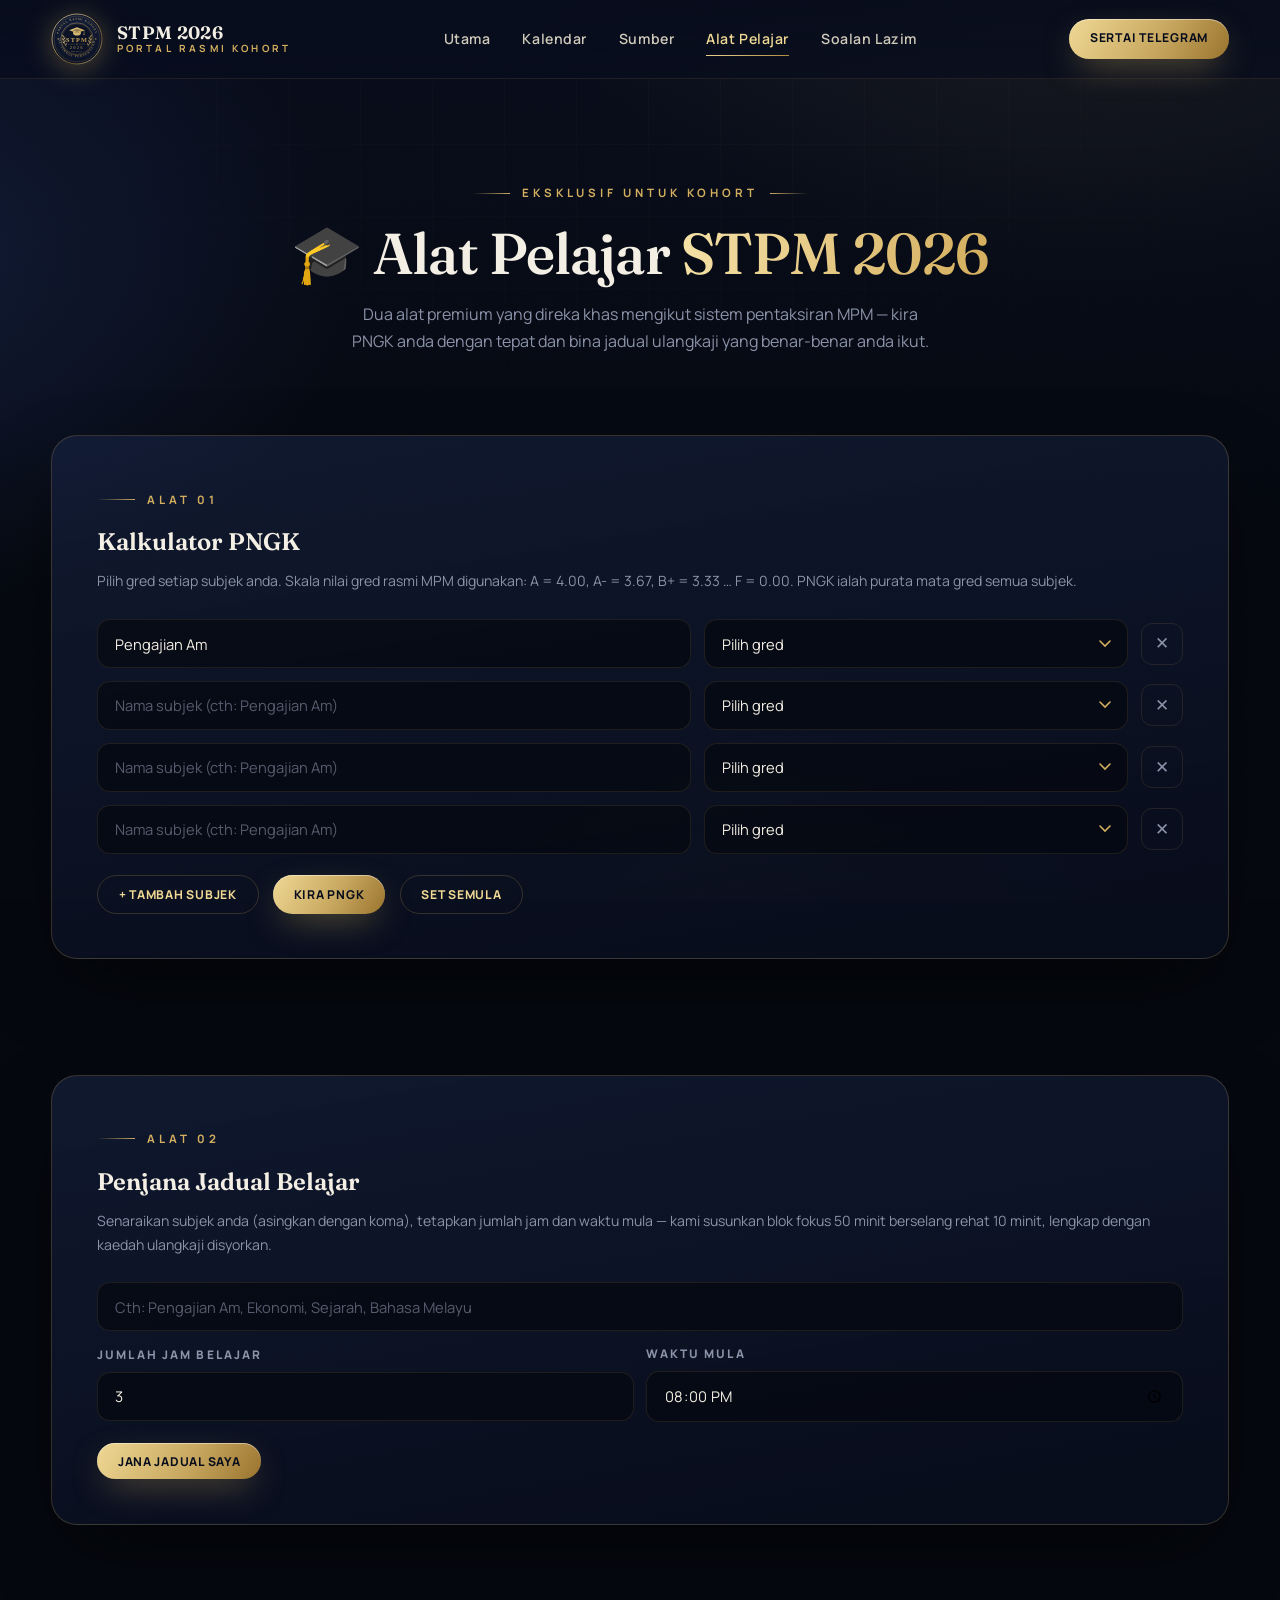
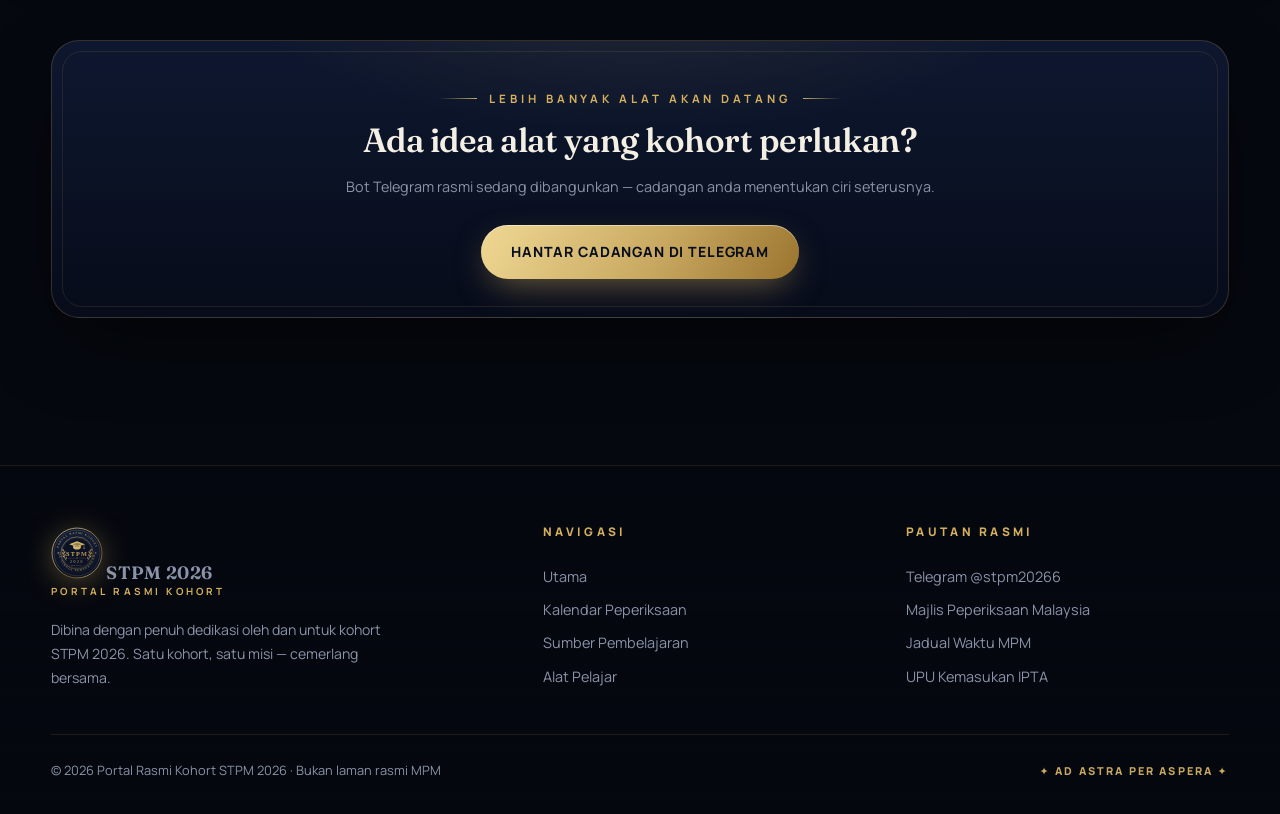
==== alat-pelajar.html @ e20d2745 "Add files via upload" ====
<!DOCTYPE html>
<html lang="ms">
<head>
  <meta charset="UTF-8">
  <meta name="viewport" content="width=device-width, initial-scale=1.0">
  <title>Alat Pelajar — STPM 2026 Kohort Baharu</title>
  <meta name="description" content="Alat pelajar eksklusif kohort STPM 2026 — Kalkulator PNGK dengan skala gred rasmi MPM dan Penjana Jadual Belajar peribadi.">
  <link rel="icon" type="image/svg+xml" href="assets/img/logo.svg">
  <link rel="preconnect" href="https://fonts.googleapis.com">
  <link rel="preconnect" href="https://fonts.gstatic.com" crossorigin>
  <link href="https://fonts.googleapis.com/css2?family=Fraunces:opsz,wght@9..144,400;9..144,570;9..144,640;9..144,700&family=Manrope:wght@400;450;600;700;800&display=swap" rel="stylesheet">
  <link rel="stylesheet" href="assets/css/style.css">
</head>
<body>

  <div class="ambient"></div>
  <div class="grid-lines"></div>

  <header class="nav">
    <div class="wrap nav-inner">
      <a class="brand" href="index.html">
        <img src="assets/img/logo.svg" alt="Lambang STPM 2026" width="52" height="52">
        <span class="brand-name">STPM 2026<span class="brand-sub">Portal Rasmi Kohort</span></span>
      </a>
      <nav class="links" id="menu">
        <a href="index.html">Utama</a>
        <a href="index.html#kalendar">Kalendar</a>
        <a href="index.html#sumber">Sumber</a>
        <a href="alat-pelajar.html" class="active">Alat Pelajar</a>
        <a href="index.html#soalan">Soalan Lazim</a>
      </nav>
      <div class="nav-cta">
        <a class="btn btn-gold btn-sm" href="https://t.me/stpm20266" target="_blank" rel="noopener">Sertai Telegram</a>
        <button class="burger" aria-label="Buka menu" aria-expanded="false" aria-controls="menu">
          <span></span><span></span><span></span>
        </button>
      </div>
    </div>
  </header>

  <main>

    <section class="page-hero">
      <div class="wrap">
        <span class="eyebrow center">Eksklusif Untuk Kohort</span>
        <h1 class="display">🎓 Alat Pelajar <span class="gold-text">STPM 2026</span></h1>
        <p>Dua alat premium yang direka khas mengikut sistem pentaksiran MPM — kira PNGK anda dengan tepat dan bina jadual ulangkaji yang benar-benar anda ikut.</p>
      </div>
    </section>

    <!-- ============ KALKULATOR PNGK ============ -->
    <section id="pngk" style="padding-top:1rem">
      <div class="wrap">
        <div class="tool-panel reveal">
          <span class="eyebrow">Alat 01</span>
          <h3 style="margin-top:.8rem">Kalkulator PNGK</h3>
          <p class="hint">Pilih gred setiap subjek anda. Skala nilai gred rasmi MPM digunakan: A = 4.00, A- = 3.67, B+ = 3.33 … F = 0.00. PNGK ialah purata mata gred semua subjek.</p>

          <div id="gpa-rows"></div>

          <div class="tool-actions">
            <button class="btn btn-ghost btn-sm" id="gpa-add" type="button">+ Tambah Subjek</button>
            <button class="btn btn-gold btn-sm" id="gpa-calc" type="button">Kira PNGK</button>
            <button class="btn btn-ghost btn-sm" id="gpa-reset" type="button">Set Semula</button>
          </div>

          <div class="result-box" id="gpa-result" aria-live="polite"></div>
        </div>
      </div>
    </section>

    <!-- ============ PENJANA JADUAL ============ -->
    <section id="jadual" style="padding-top:0">
      <div class="wrap">
        <div class="tool-panel reveal">
          <span class="eyebrow">Alat 02</span>
          <h3 style="margin-top:.8rem">Penjana Jadual Belajar</h3>
          <p class="hint">Senaraikan subjek anda (asingkan dengan koma), tetapkan jumlah jam dan waktu mula — kami susunkan blok fokus 50 minit berselang rehat 10 minit, lengkap dengan kaedah ulangkaji disyorkan.</p>

          <div class="field-row" style="grid-template-columns:1fr">
            <input class="field" id="sj-subjek" type="text" placeholder="Cth: Pengajian Am, Ekonomi, Sejarah, Bahasa Melayu">
          </div>
          <div class="field-row" style="grid-template-columns:1fr 1fr">
            <div>
              <label for="sj-jam" style="font-size:.74rem;letter-spacing:.18em;text-transform:uppercase;color:var(--muted);font-weight:800;display:block;margin-bottom:.4rem">Jumlah Jam Belajar</label>
              <input class="field" id="sj-jam" type="number" min="1" max="12" value="3">
            </div>
            <div>
              <label for="sj-mula" style="font-size:.74rem;letter-spacing:.18em;text-transform:uppercase;color:var(--muted);font-weight:800;display:block;margin-bottom:.4rem">Waktu Mula</label>
              <input class="field" id="sj-mula" type="time" value="20:00">
            </div>
          </div>

          <div class="tool-actions">
            <button class="btn btn-gold btn-sm" id="sj-jana" type="button">Jana Jadual Saya</button>
          </div>

          <div class="result-box" id="sj-result" aria-live="polite" style="text-align:left"></div>
        </div>
      </div>
    </section>

    <!-- ============ CTA KECIL ============ -->
    <section style="padding-top:0">
      <div class="wrap">
        <div class="countdown-card reveal" style="padding:2.4rem">
          <span class="eyebrow center">Lebih Banyak Alat Akan Datang</span>
          <h2 class="display" style="font-size:clamp(1.5rem,3vw,2.1rem);margin:.9rem 0">Ada idea alat yang kohort perlukan?</h2>
          <p class="count-note" style="margin-bottom:1.6rem">Bot Telegram rasmi sedang dibangunkan — cadangan anda menentukan ciri seterusnya.</p>
          <a class="btn btn-gold" href="https://t.me/stpm20266" target="_blank" rel="noopener">Hantar Cadangan di Telegram</a>
        </div>
      </div>
    </section>

  </main>

  <footer>
    <div class="wrap">
      <div class="foot-grid">
        <div class="foot-brand">
          <a class="brand" href="index.html">
            <img src="assets/img/logo.svg" alt="Lambang STPM 2026" width="52" height="52">
            <span class="brand-name">STPM 2026<span class="brand-sub">Portal Rasmi Kohort</span></span>
          </a>
          <p>Dibina dengan penuh dedikasi oleh dan untuk kohort STPM 2026. Satu kohort, satu misi — cemerlang bersama.</p>
        </div>
        <div>
          <h4>Navigasi</h4>
          <a href="index.html">Utama</a>
          <a href="index.html#kalendar">Kalendar Peperiksaan</a>
          <a href="index.html#sumber">Sumber Pembelajaran</a>
          <a href="alat-pelajar.html">Alat Pelajar</a>
        </div>
        <div>
          <h4>Pautan Rasmi</h4>
          <a href="https://t.me/stpm20266" target="_blank" rel="noopener">Telegram @stpm20266</a>
          <a href="https://www.mpm.edu.my" target="_blank" rel="noopener">Majlis Peperiksaan Malaysia</a>
          <a href="https://portal.mpm.edu.my/en/stpm/jadual-waktu-peperiksaan-stpm" target="_blank" rel="noopener">Jadual Waktu MPM</a>
          <a href="https://upu.mohe.gov.my" target="_blank" rel="noopener">UPU Kemasukan IPTA</a>
        </div>
      </div>
      <div class="foot-bottom">
        <span>© <span id="year">2026</span> Portal Rasmi Kohort STPM 2026 · Bukan laman rasmi MPM</span>
        <span class="seal">✦ Ad Astra Per Aspera ✦</span>
      </div>
    </div>
  </footer>

  <script src="assets/js/main.js"></script>
  <script src="assets/js/alat.js"></script>
</body>
</html>
---- assets/css/style.css ----
/* ============================================================
   STPM 2026 KOHORT BAHARU — PORTAL RASMI
   Premium "Royal Academic" design system
   ============================================================ */

:root {
  --ink-950: #05080f;
  --ink-900: #080d1c;
  --ink-850: #0b1226;
  --ink-800: #101a35;
  --ink-700: #182444;
  --gold-100: #f6e2a8;
  --gold-200: #efd894;
  --gold-300: #e8cf8f;
  --gold-400: #d4af5f;
  --gold-500: #c9a961;
  --gold-600: #b08c42;
  --gold-700: #9a742e;
  --ivory: #f4efe4;
  --ivory-dim: #cfc9ba;
  --muted: #8b93a9;
  --line: rgba(212, 175, 95, .22);
  --line-soft: rgba(212, 175, 95, .12);
  --glass: rgba(16, 26, 53, .55);
  --shadow-lg: 0 30px 80px -20px rgba(0, 0, 0, .65);
  --font-display: "Fraunces", Georgia, "Times New Roman", serif;
  --font-body: "Manrope", "Segoe UI", system-ui, sans-serif;
  --ease-lux: cubic-bezier(.22, 1, .36, 1);
}

* { margin: 0; padding: 0; box-sizing: border-box; }

html { scroll-behavior: smooth; }

body {
  font-family: var(--font-body);
  background: var(--ink-950);
  color: var(--ivory);
  line-height: 1.7;
  overflow-x: hidden;
  -webkit-font-smoothing: antialiased;
}

::selection { background: var(--gold-500); color: var(--ink-900); }

/* ---------- Ambient background ---------- */
.ambient {
  position: fixed;
  inset: 0;
  z-index: -2;
  background:
    radial-gradient(60rem 40rem at 85% -10%, rgba(212, 175, 95, .10), transparent 60%),
    radial-gradient(50rem 36rem at -10% 30%, rgba(37, 58, 116, .35), transparent 60%),
    radial-gradient(44rem 30rem at 60% 110%, rgba(120, 88, 30, .12), transparent 60%),
    linear-gradient(180deg, var(--ink-900), var(--ink-950) 60%);
}

.ambient::after {
  content: "";
  position: absolute;
  inset: 0;
  background-image: url("data:image/svg+xml,%3Csvg xmlns='http://www.w3.org/2000/svg' width='160' height='160'%3E%3Cfilter id='n'%3E%3CfeTurbulence type='fractalNoise' baseFrequency='.9' numOctaves='2'/%3E%3C/filter%3E%3Crect width='160' height='160' filter='url(%23n)' opacity='.05'/%3E%3C/svg%3E");
  mix-blend-mode: overlay;
  pointer-events: none;
}

.grid-lines {
  position: fixed;
  inset: 0;
  z-index: -1;
  background-image:
    linear-gradient(rgba(212, 175, 95, .035) 1px, transparent 1px),
    linear-gradient(90deg, rgba(212, 175, 95, .035) 1px, transparent 1px);
  background-size: 72px 72px;
  mask-image: radial-gradient(70rem 50rem at 50% 0%, #000 0%, transparent 75%);
  -webkit-mask-image: radial-gradient(70rem 50rem at 50% 0%, #000 0%, transparent 75%);
  pointer-events: none;
}

/* ---------- Typography helpers ---------- */
.display {
  font-family: var(--font-display);
  font-weight: 570;
  letter-spacing: -.015em;
  line-height: 1.12;
}

.eyebrow {
  display: inline-flex;
  align-items: center;
  gap: .75rem;
  font-size: .72rem;
  font-weight: 700;
  letter-spacing: .34em;
  text-transform: uppercase;
  color: var(--gold-400);
}

.eyebrow::before,
.eyebrow.center::after {
  content: "";
  width: 2.4rem;
  height: 1px;
  background: linear-gradient(90deg, transparent, var(--gold-500));
}

.eyebrow.center::after { background: linear-gradient(90deg, var(--gold-500), transparent); }

.gold-text {
  background: linear-gradient(105deg, var(--gold-100) 0%, var(--gold-400) 45%, var(--gold-700) 70%, var(--gold-200) 100%);
  background-size: 220% auto;
  -webkit-background-clip: text;
  background-clip: text;
  color: transparent;
  animation: shimmer 7s linear infinite;
}

@keyframes shimmer {
  to { background-position: 220% center; }
}

.lede {
  color: var(--ivory-dim);
  font-size: 1.06rem;
  font-weight: 450;
  max-width: 46ch;
}

/* ---------- Layout ---------- */
.wrap {
  width: min(1180px, 92vw);
  margin-inline: auto;
}

section { padding: clamp(4.5rem, 9vw, 7.5rem) 0; position: relative; }

.section-head {
  display: flex;
  flex-direction: column;
  align-items: center;
  text-align: center;
  gap: 1.1rem;
  margin-bottom: clamp(2.5rem, 5vw, 4rem);
}

.section-head h2 {
  font-size: clamp(1.9rem, 4vw, 2.9rem);
}

.section-head p { color: var(--muted); max-width: 56ch; }

.rule {
  width: 100%;
  height: 1px;
  background: linear-gradient(90deg, transparent, var(--line), transparent);
  border: 0;
}

/* ---------- Topbar ribbon ---------- */
.ribbon {
  background: linear-gradient(90deg, var(--gold-700), var(--gold-400), var(--gold-700));
  color: var(--ink-900);
  font-size: .78rem;
  font-weight: 800;
  letter-spacing: .12em;
  text-transform: uppercase;
  text-align: center;
  padding: .5rem 1rem;
}

.ribbon a { color: inherit; text-decoration: underline; text-underline-offset: 3px; }

/* ---------- Navigation ---------- */
header.nav {
  position: sticky;
  top: 0;
  z-index: 100;
  backdrop-filter: blur(18px) saturate(1.4);
  -webkit-backdrop-filter: blur(18px) saturate(1.4);
  background: linear-gradient(180deg, rgba(8, 13, 28, .92), rgba(8, 13, 28, .72));
  border-bottom: 1px solid var(--line-soft);
  transition: box-shadow .4s var(--ease-lux);
}

header.nav.scrolled { box-shadow: 0 18px 50px -18px rgba(0, 0, 0, .8); }

.nav-inner {
  display: flex;
  align-items: center;
  justify-content: space-between;
  gap: 1.5rem;
  padding: .8rem 0;
}

.brand {
  display: flex;
  align-items: center;
  gap: .85rem;
  text-decoration: none;
  color: var(--ivory);
}

.brand img { width: 52px; height: 52px; filter: drop-shadow(0 4px 14px rgba(212, 175, 95, .35)); }

.brand-name {
  font-family: var(--font-display);
  font-size: 1.12rem;
  font-weight: 640;
  letter-spacing: .02em;
  line-height: 1.15;
}

.brand-sub {
  display: block;
  font-family: var(--font-body);
  font-size: .62rem;
  font-weight: 700;
  letter-spacing: .32em;
  text-transform: uppercase;
  color: var(--gold-400);
}

nav.links {
  display: flex;
  align-items: center;
  gap: 2rem;
}

nav.links a {
  position: relative;
  color: var(--ivory-dim);
  text-decoration: none;
  font-size: .88rem;
  font-weight: 600;
  letter-spacing: .04em;
  transition: color .3s;
  padding: .35rem 0;
}

nav.links a::after {
  content: "";
  position: absolute;
  left: 0;
  bottom: 0;
  width: 100%;
  height: 1px;
  background: linear-gradient(90deg, var(--gold-300), var(--gold-600));
  transform: scaleX(0);
  transform-origin: right;
  transition: transform .45s var(--ease-lux);
}

nav.links a:hover,
nav.links a.active { color: var(--gold-200); }

nav.links a:hover::after,
nav.links a.active::after { transform: scaleX(1); transform-origin: left; }

.nav-cta { display: flex; align-items: center; gap: 1rem; }

.burger {
  display: none;
  background: none;
  border: 1px solid var(--line);
  border-radius: 10px;
  padding: .55rem .65rem;
  cursor: pointer;
}

.burger span {
  display: block;
  width: 20px;
  height: 2px;
  background: var(--gold-300);
  margin: 4px 0;
  transition: .35s var(--ease-lux);
}

/* ---------- Buttons ---------- */
.btn {
  display: inline-flex;
  align-items: center;
  gap: .6rem;
  padding: .95rem 1.9rem;
  border-radius: 999px;
  font-family: var(--font-body);
  font-size: .88rem;
  font-weight: 750;
  letter-spacing: .06em;
  text-transform: uppercase;
  text-decoration: none;
  cursor: pointer;
  border: 0;
  transition: transform .35s var(--ease-lux), box-shadow .35s var(--ease-lux), background .35s;
}

.btn-gold {
  background: linear-gradient(120deg, var(--gold-200), var(--gold-500) 55%, var(--gold-700));
  color: var(--ink-900);
  box-shadow: 0 12px 34px -10px rgba(212, 175, 95, .55), inset 0 1px 0 rgba(255, 255, 255, .45);
}

.btn-gold:hover {
  transform: translateY(-3px);
  box-shadow: 0 20px 44px -12px rgba(212, 175, 95, .7), inset 0 1px 0 rgba(255, 255, 255, .5);
}

.btn-ghost {
  background: transparent;
  color: var(--gold-200);
  border: 1px solid var(--line);
  backdrop-filter: blur(6px);
}

.btn-ghost:hover {
  border-color: var(--gold-500);
  background: rgba(212, 175, 95, .08);
  transform: translateY(-3px);
}

.btn-sm { padding: .62rem 1.3rem; font-size: .76rem; }

/* ---------- Hero ---------- */
.hero {
  min-height: calc(100svh - 110px);
  display: grid;
  place-items: center;
  text-align: center;
  padding: clamp(3.5rem, 7vw, 6rem) 0 clamp(4rem, 8vw, 6rem);
  position: relative;
}

.hero-crest {
  width: clamp(108px, 14vw, 148px);
  height: auto;
  margin-bottom: 2rem;
  filter: drop-shadow(0 20px 50px rgba(212, 175, 95, .35));
  animation: floatY 7s ease-in-out infinite;
}

@keyframes floatY {
  0%, 100% { transform: translateY(0); }
  50% { transform: translateY(-12px); }
}

.hero h1 {
  font-size: clamp(2.6rem, 6.4vw, 4.9rem);
  max-width: 20ch;
  margin: 1.3rem auto 1.4rem;
}

.hero .lede { margin: 0 auto 2.6rem; max-width: 58ch; }

.hero-actions {
  display: flex;
  gap: 1.1rem;
  justify-content: center;
  flex-wrap: wrap;
}

.hero-stats {
  margin-top: clamp(3rem, 6vw, 4.5rem);
  display: grid;
  grid-template-columns: repeat(3, 1fr);
  gap: 1px;
  background: var(--line-soft);
  border: 1px solid var(--line-soft);
  border-radius: 20px;
  overflow: hidden;
  max-width: 720px;
  margin-inline: auto;
}

.hero-stats > div {
  background: rgba(11, 18, 38, .7);
  padding: 1.4rem 1rem;
}

.hero-stats b {
  display: block;
  font-family: var(--font-display);
  font-size: 1.7rem;
  font-weight: 620;
  color: var(--gold-200);
}

.hero-stats span {
  font-size: .72rem;
  font-weight: 700;
  letter-spacing: .18em;
  text-transform: uppercase;
  color: var(--muted);
}

.scroll-hint {
  position: absolute;
  bottom: 1.6rem;
  left: 50%;
  transform: translateX(-50%);
  color: var(--gold-500);
  font-size: .68rem;
  letter-spacing: .3em;
  text-transform: uppercase;
  opacity: .75;
}

.scroll-hint::after {
  content: "";
  display: block;
  width: 1px;
  height: 34px;
  margin: .6rem auto 0;
  background: linear-gradient(var(--gold-500), transparent);
  animation: drip 2.2s ease-in-out infinite;
}

@keyframes drip {
  0% { transform: scaleY(0); transform-origin: top; }
  55% { transform: scaleY(1); transform-origin: top; }
  56% { transform-origin: bottom; }
  100% { transform: scaleY(0); transform-origin: bottom; }
}

/* ---------- Countdown ---------- */
.countdown-card {
  border: 1px solid var(--line);
  border-radius: 28px;
  background:
    radial-gradient(40rem 18rem at 50% -40%, rgba(212, 175, 95, .14), transparent 70%),
    linear-gradient(180deg, rgba(16, 26, 53, .85), rgba(8, 13, 28, .9));
  box-shadow: var(--shadow-lg);
  padding: clamp(2.2rem, 5vw, 3.6rem);
  text-align: center;
  position: relative;
  overflow: hidden;
}

.countdown-card::before {
  content: "";
  position: absolute;
  inset: 10px;
  border: 1px solid var(--line-soft);
  border-radius: 20px;
  pointer-events: none;
}

.countdown-grid {
  display: flex;
  justify-content: center;
  gap: clamp(.7rem, 2.4vw, 1.6rem);
  margin: 2rem 0 1.4rem;
  flex-wrap: wrap;
}

.count-cell {
  min-width: clamp(74px, 11vw, 118px);
  padding: 1.2rem .6rem 1rem;
  border-radius: 18px;
  border: 1px solid var(--line);
  background: linear-gradient(180deg, rgba(24, 36, 68, .9), rgba(11, 18, 38, .95));
  box-shadow: inset 0 1px 0 rgba(246, 226, 168, .12), 0 16px 34px -16px rgba(0, 0, 0, .7);
}

.count-cell b {
  display: block;
  font-family: var(--font-display);
  font-size: clamp(2rem, 5vw, 3.2rem);
  font-weight: 600;
  color: var(--gold-100);
  font-variant-numeric: tabular-nums;
  line-height: 1;
}

.count-cell span {
  display: block;
  margin-top: .55rem;
  font-size: .66rem;
  font-weight: 800;
  letter-spacing: .28em;
  text-transform: uppercase;
  color: var(--muted);
}

.count-note { color: var(--muted); font-size: .9rem; }

.count-note b { color: var(--gold-300); font-weight: 700; }

/* ---------- Cards ---------- */
.grid-3 {
  display: grid;
  grid-template-columns: repeat(auto-fit, minmax(min(300px, 100%), 1fr));
  gap: 1.4rem;
}

.grid-2 {
  display: grid;
  grid-template-columns: repeat(auto-fit, minmax(min(340px, 100%), 1fr));
  gap: 1.4rem;
}

.card {
  position: relative;
  border: 1px solid var(--line-soft);
  border-radius: 22px;
  background: linear-gradient(165deg, rgba(24, 36, 68, .5), rgba(8, 13, 28, .75));
  padding: 2rem 1.8rem;
  overflow: hidden;
  transition: transform .5s var(--ease-lux), border-color .4s, box-shadow .5s var(--ease-lux);
}

.card::before {
  content: "";
  position: absolute;
  inset: 0;
  background: radial-gradient(24rem 12rem at var(--mx, 50%) var(--my, 0%), rgba(212, 175, 95, .12), transparent 65%);
  opacity: 0;
  transition: opacity .45s;
  pointer-events: none;
}

.card:hover {
  transform: translateY(-7px);
  border-color: var(--line);
  box-shadow: 0 30px 60px -24px rgba(0, 0, 0, .8);
}

.card:hover::before { opacity: 1; }

.card .icon {
  width: 54px;
  height: 54px;
  border-radius: 15px;
  display: grid;
  place-items: center;
  font-size: 1.45rem;
  margin-bottom: 1.3rem;
  background: linear-gradient(140deg, rgba(212, 175, 95, .22), rgba(212, 175, 95, .06));
  border: 1px solid var(--line);
  color: var(--gold-200);
  box-shadow: inset 0 1px 0 rgba(246, 226, 168, .2);
}

.card h3 {
  font-family: var(--font-display);
  font-size: 1.28rem;
  font-weight: 620;
  margin-bottom: .6rem;
}

.card p { color: var(--muted); font-size: .93rem; }

.card .card-link {
  display: inline-flex;
  align-items: center;
  gap: .45rem;
  margin-top: 1.2rem;
  color: var(--gold-300);
  font-size: .8rem;
  font-weight: 750;
  letter-spacing: .12em;
  text-transform: uppercase;
  text-decoration: none;
}

.card .card-link svg { transition: transform .35s var(--ease-lux); }

.card .card-link:hover svg { transform: translateX(5px); }

/* ---------- Timeline (kalendar) ---------- */
.timeline {
  position: relative;
  max-width: 860px;
  margin-inline: auto;
  padding-left: 2.2rem;
}

.timeline::before {
  content: "";
  position: absolute;
  left: 9px;
  top: 6px;
  bottom: 6px;
  width: 1px;
  background: linear-gradient(var(--gold-500), var(--line-soft));
}

.tl-item {
  position: relative;
  padding: 0 0 2.4rem 1.4rem;
}

.tl-item:last-child { padding-bottom: 0; }

.tl-item::before {
  content: "";
  position: absolute;
  left: -2.2rem;
  top: .45rem;
  width: 19px;
  height: 19px;
  border-radius: 50%;
  border: 1px solid var(--gold-500);
  background: var(--ink-900);
  box-shadow: 0 0 0 5px rgba(212, 175, 95, .1);
}

.tl-item::after {
  content: "";
  position: absolute;
  left: calc(-2.2rem + 6px);
  top: calc(.45rem + 6px);
  width: 7px;
  height: 7px;
  border-radius: 50%;
  background: var(--gold-400);
}

.tl-item.done::after { background: var(--muted); }
.tl-item.done::before { border-color: rgba(139, 147, 169, .5); box-shadow: none; }

.tl-item .tl-date {
  font-size: .74rem;
  font-weight: 800;
  letter-spacing: .22em;
  text-transform: uppercase;
  color: var(--gold-400);
}

.tl-item.done .tl-date { color: var(--muted); }

.tl-item h3 {
  font-family: var(--font-display);
  font-size: 1.35rem;
  font-weight: 620;
  margin: .35rem 0 .4rem;
}

.tl-item p { color: var(--muted); font-size: .93rem; max-width: 60ch; }

.tl-badge {
  display: inline-block;
  margin-left: .7rem;
  padding: .18rem .7rem;
  border-radius: 999px;
  font-size: .62rem;
  font-weight: 800;
  letter-spacing: .14em;
  text-transform: uppercase;
  vertical-align: middle;
}

.tl-badge.live {
  background: rgba(212, 175, 95, .16);
  color: var(--gold-200);
  border: 1px solid var(--line);
  animation: pulse 2.4s ease-in-out infinite;
}

.tl-badge.past {
  background: rgba(139, 147, 169, .12);
  color: var(--muted);
  border: 1px solid rgba(139, 147, 169, .25);
}

.tl-badge.next {
  background: rgba(80, 200, 140, .12);
  color: #8fe0b4;
  border: 1px solid rgba(80, 200, 140, .3);
}

@keyframes pulse {
  0%, 100% { box-shadow: 0 0 0 0 rgba(212, 175, 95, .35); }
  50% { box-shadow: 0 0 0 7px rgba(212, 175, 95, 0); }
}

/* ---------- Subjects marquee-ish chips ---------- */
.chips {
  display: flex;
  flex-wrap: wrap;
  gap: .8rem;
  justify-content: center;
  max-width: 900px;
  margin-inline: auto;
}

.chip {
  padding: .68rem 1.35rem;
  border-radius: 999px;
  border: 1px solid var(--line-soft);
  background: rgba(16, 26, 53, .6);
  color: var(--ivory-dim);
  font-size: .87rem;
  font-weight: 600;
  transition: all .35s var(--ease-lux);
  cursor: default;
}

.chip:hover {
  border-color: var(--gold-500);
  color: var(--gold-200);
  transform: translateY(-3px);
  background: rgba(212, 175, 95, .08);
}

/* ---------- Telegram CTA ---------- */
.tg-panel {
  border-radius: 30px;
  border: 1px solid var(--line);
  background:
    radial-gradient(50rem 24rem at 80% -30%, rgba(212, 175, 95, .16), transparent 65%),
    linear-gradient(140deg, var(--ink-800), var(--ink-900));
  box-shadow: var(--shadow-lg);
  padding: clamp(2.4rem, 6vw, 4.5rem);
  display: grid;
  grid-template-columns: 1.25fr .75fr;
  gap: 2.5rem;
  align-items: center;
  overflow: hidden;
  position: relative;
}

.tg-panel::before {
  content: "";
  position: absolute;
  inset: 12px;
  border: 1px solid var(--line-soft);
  border-radius: 22px;
  pointer-events: none;
}

.tg-panel h2 { font-size: clamp(1.8rem, 3.6vw, 2.6rem); margin: 1rem 0 .9rem; }

.tg-panel p { color: var(--muted); max-width: 52ch; }

.tg-handle {
  display: inline-flex;
  align-items: center;
  gap: .55rem;
  margin: 1.4rem 0 1.8rem;
  padding: .55rem 1.2rem;
  border-radius: 999px;
  border: 1px dashed var(--gold-600);
  color: var(--gold-200);
  font-weight: 700;
  letter-spacing: .06em;
  font-size: .95rem;
}

.tg-art {
  display: grid;
  place-items: center;
}

.tg-art .orb {
  width: clamp(180px, 22vw, 250px);
  height: clamp(180px, 22vw, 250px);
  border-radius: 50%;
  display: grid;
  place-items: center;
  background: radial-gradient(circle at 32% 28%, rgba(246, 226, 168, .25), rgba(212, 175, 95, .05) 55%, transparent 70%);
  border: 1px solid var(--line);
  position: relative;
  animation: floatY 6s ease-in-out infinite;
}

.tg-art .orb::before,
.tg-art .orb::after {
  content: "";
  position: absolute;
  inset: -18px;
  border-radius: 50%;
  border: 1px solid var(--line-soft);
}

.tg-art .orb::after { inset: -38px; opacity: .5; }

.tg-art svg { width: 46%; height: 46%; color: var(--gold-200); filter: drop-shadow(0 10px 24px rgba(212, 175, 95, .4)); }

/* ---------- FAQ ---------- */
.faq { max-width: 780px; margin-inline: auto; }

.faq details {
  border: 1px solid var(--line-soft);
  border-radius: 16px;
  background: rgba(16, 26, 53, .5);
  margin-bottom: .9rem;
  overflow: hidden;
  transition: border-color .35s;
}

.faq details[open] { border-color: var(--line); }

.faq summary {
  list-style: none;
  cursor: pointer;
  padding: 1.15rem 1.4rem;
  font-weight: 700;
  font-size: .98rem;
  display: flex;
  justify-content: space-between;
  align-items: center;
  gap: 1rem;
  color: var(--ivory);
}

.faq summary::-webkit-details-marker { display: none; }

.faq summary::after {
  content: "+";
  font-family: var(--font-display);
  font-size: 1.4rem;
  color: var(--gold-400);
  transition: transform .4s var(--ease-lux);
  flex-shrink: 0;
}

.faq details[open] summary::after { transform: rotate(45deg); }

.faq .faq-body {
  padding: 0 1.4rem 1.3rem;
  color: var(--muted);
  font-size: .93rem;
}

/* ---------- Footer ---------- */
footer {
  border-top: 1px solid var(--line-soft);
  background: linear-gradient(180deg, transparent, rgba(5, 8, 15, .9));
  padding: 3.5rem 0 2rem;
  margin-top: 2rem;
}

.foot-grid {
  display: grid;
  grid-template-columns: 1.4fr 1fr 1fr;
  gap: 2.5rem;
  margin-bottom: 2.5rem;
}

.foot-grid h4 {
  font-size: .74rem;
  font-weight: 800;
  letter-spacing: .28em;
  text-transform: uppercase;
  color: var(--gold-400);
  margin-bottom: 1.1rem;
}

.foot-grid a {
  display: block;
  color: var(--muted);
  text-decoration: none;
  font-size: .9rem;
  padding: .28rem 0;
  transition: color .3s, transform .3s;
}

.foot-grid a:hover { color: var(--gold-200); transform: translateX(4px); }

.foot-brand p { color: var(--muted); font-size: .88rem; max-width: 38ch; margin-top: 1rem; }

.foot-bottom {
  border-top: 1px solid var(--line-soft);
  padding-top: 1.6rem;
  display: flex;
  justify-content: space-between;
  align-items: center;
  gap: 1rem;
  flex-wrap: wrap;
  color: var(--muted);
  font-size: .8rem;
}

.foot-bottom .seal { color: var(--gold-500); letter-spacing: .2em; text-transform: uppercase; font-size: .68rem; font-weight: 800; }

/* ---------- Alat Pelajar (tools) ---------- */
.tool-panel {
  border: 1px solid var(--line);
  border-radius: 26px;
  background: linear-gradient(170deg, rgba(24, 36, 68, .6), rgba(8, 13, 28, .85));
  box-shadow: var(--shadow-lg);
  padding: clamp(1.8rem, 4vw, 2.8rem);
}

.tool-panel h3 {
  font-family: var(--font-display);
  font-size: 1.5rem;
  font-weight: 620;
  margin-bottom: .4rem;
}

.tool-panel .hint { color: var(--muted); font-size: .88rem; margin-bottom: 1.6rem; }

.field-row {
  display: grid;
  grid-template-columns: 1.4fr 1fr auto;
  gap: .8rem;
  margin-bottom: .8rem;
  align-items: center;
}

.field, select.field, input.field {
  width: 100%;
  padding: .85rem 1.05rem;
  border-radius: 13px;
  border: 1px solid var(--line-soft);
  background: rgba(5, 8, 15, .65);
  color: var(--ivory);
  font-family: var(--font-body);
  font-size: .92rem;
  outline: none;
  transition: border-color .3s, box-shadow .3s;
  appearance: none;
}

select.field {
  background-image: url("data:image/svg+xml,%3Csvg xmlns='http://www.w3.org/2000/svg' width='12' height='8'%3E%3Cpath d='M1 1l5 5 5-5' stroke='%23d4af5f' stroke-width='1.6' fill='none' stroke-linecap='round'/%3E%3C/svg%3E");
  background-repeat: no-repeat;
  background-position: right 1rem center;
  padding-right: 2.6rem;
}

.field:focus {
  border-color: var(--gold-500);
  box-shadow: 0 0 0 4px rgba(212, 175, 95, .12);
}

.field::placeholder { color: rgba(139, 147, 169, .6); }

.row-del {
  background: none;
  border: 1px solid var(--line-soft);
  color: var(--muted);
  border-radius: 11px;
  width: 42px;
  height: 42px;
  cursor: pointer;
  font-size: 1.05rem;
  transition: all .3s;
  flex-shrink: 0;
}

.row-del:hover { border-color: #c0392b; color: #e74c3c; background: rgba(231, 76, 60, .08); }

.tool-actions {
  display: flex;
  gap: .9rem;
  flex-wrap: wrap;
  margin-top: 1.3rem;
}

.result-box {
  margin-top: 1.8rem;
  border-radius: 18px;
  border: 1px solid var(--line);
  background: radial-gradient(30rem 12rem at 50% -30%, rgba(212, 175, 95, .16), transparent 70%), rgba(5, 8, 15, .6);
  padding: 1.8rem;
  text-align: center;
  display: none;
}

.result-box.show { display: block; animation: rise .6s var(--ease-lux); }

@keyframes rise {
  from { opacity: 0; transform: translateY(14px); }
  to { opacity: 1; transform: translateY(0); }
}

.result-box .big {
  font-family: var(--font-display);
  font-size: clamp(2.6rem, 6vw, 3.8rem);
  font-weight: 620;
  line-height: 1.05;
}

.result-box .grade-label {
  font-size: .74rem;
  font-weight: 800;
  letter-spacing: .3em;
  text-transform: uppercase;
  color: var(--muted);
  margin-bottom: .5rem;
}

.result-box .verdict { margin-top: .7rem; color: var(--ivory-dim); font-size: .95rem; }

/* schedule output */
.sched-table { width: 100%; border-collapse: collapse; margin-top: 1rem; }

.sched-table th, .sched-table td {
  padding: .8rem .9rem;
  text-align: left;
  font-size: .88rem;
  border-bottom: 1px solid var(--line-soft);
}

.sched-table th {
  font-size: .68rem;
  letter-spacing: .22em;
  text-transform: uppercase;
  color: var(--gold-400);
  font-weight: 800;
}

.sched-table td { color: var(--ivory-dim); }

.sched-table td:first-child { color: var(--gold-200); font-weight: 700; white-space: nowrap; }

.table-scroll { overflow-x: auto; }

/* ---------- Reveal on scroll (hanya bila JS aktif) ---------- */
html.js .reveal {
  opacity: 0;
  transform: translateY(26px);
  transition: opacity .9s var(--ease-lux), transform .9s var(--ease-lux);
  transition-delay: var(--d, 0s);
}

html.js .reveal.in { opacity: 1; transform: none; }

@media (prefers-reduced-motion: reduce) {
  *, *::before, *::after { animation: none !important; transition: none !important; }
  .reveal { opacity: 1; transform: none; }
}

/* ---------- Page hero (subpages) ---------- */
.page-hero {
  padding: clamp(4rem, 8vw, 6rem) 0 clamp(2.5rem, 5vw, 4rem);
  text-align: center;
}

.page-hero h1 { font-size: clamp(2.2rem, 5vw, 3.6rem); margin: 1.2rem auto .9rem; max-width: 22ch; }

.page-hero p { color: var(--muted); max-width: 58ch; margin-inline: auto; }

/* ---------- Responsive ---------- */
@media (max-width: 920px) {
  .tg-panel { grid-template-columns: 1fr; text-align: center; }
  .tg-art { order: -1; }
  .foot-grid { grid-template-columns: 1fr 1fr; }
}

@media (max-width: 760px) {
  /* Menu mobile: dropdown di bawah header (header ber-backdrop-filter
     menjadi containing block, jadi position:fixed tidak boleh dipakai) */
  nav.links {
    position: absolute;
    top: 100%;
    left: 0;
    right: 0;
    flex-direction: column;
    align-items: center;
    gap: 1.7rem;
    padding: 2.4rem 0 3rem;
    background: linear-gradient(180deg, #0a101f, #05080f);
    border-bottom: 1px solid var(--line);
    box-shadow: 0 30px 60px -20px rgba(0, 0, 0, .9);
    opacity: 0;
    visibility: hidden;
    transform: translateY(-14px);
    transition: opacity .45s var(--ease-lux), transform .45s var(--ease-lux), visibility .45s;
    z-index: 90;
  }

  nav.links.open { opacity: 1; visibility: visible; transform: none; }

  nav.links a { font-size: 1.15rem; }

  .burger { display: block; position: relative; z-index: 95; }

  .burger.open span:nth-child(1) { transform: translateY(6px) rotate(45deg); }
  .burger.open span:nth-child(2) { opacity: 0; }
  .burger.open span:nth-child(3) { transform: translateY(-6px) rotate(-45deg); }

  .nav-cta .btn { display: none; }

  .hero-stats { grid-template-columns: 1fr; }

  .field-row { grid-template-columns: 1fr; }
  .field-row .row-del { justify-self: end; }

  .foot-grid { grid-template-columns: 1fr; gap: 2rem; }
}
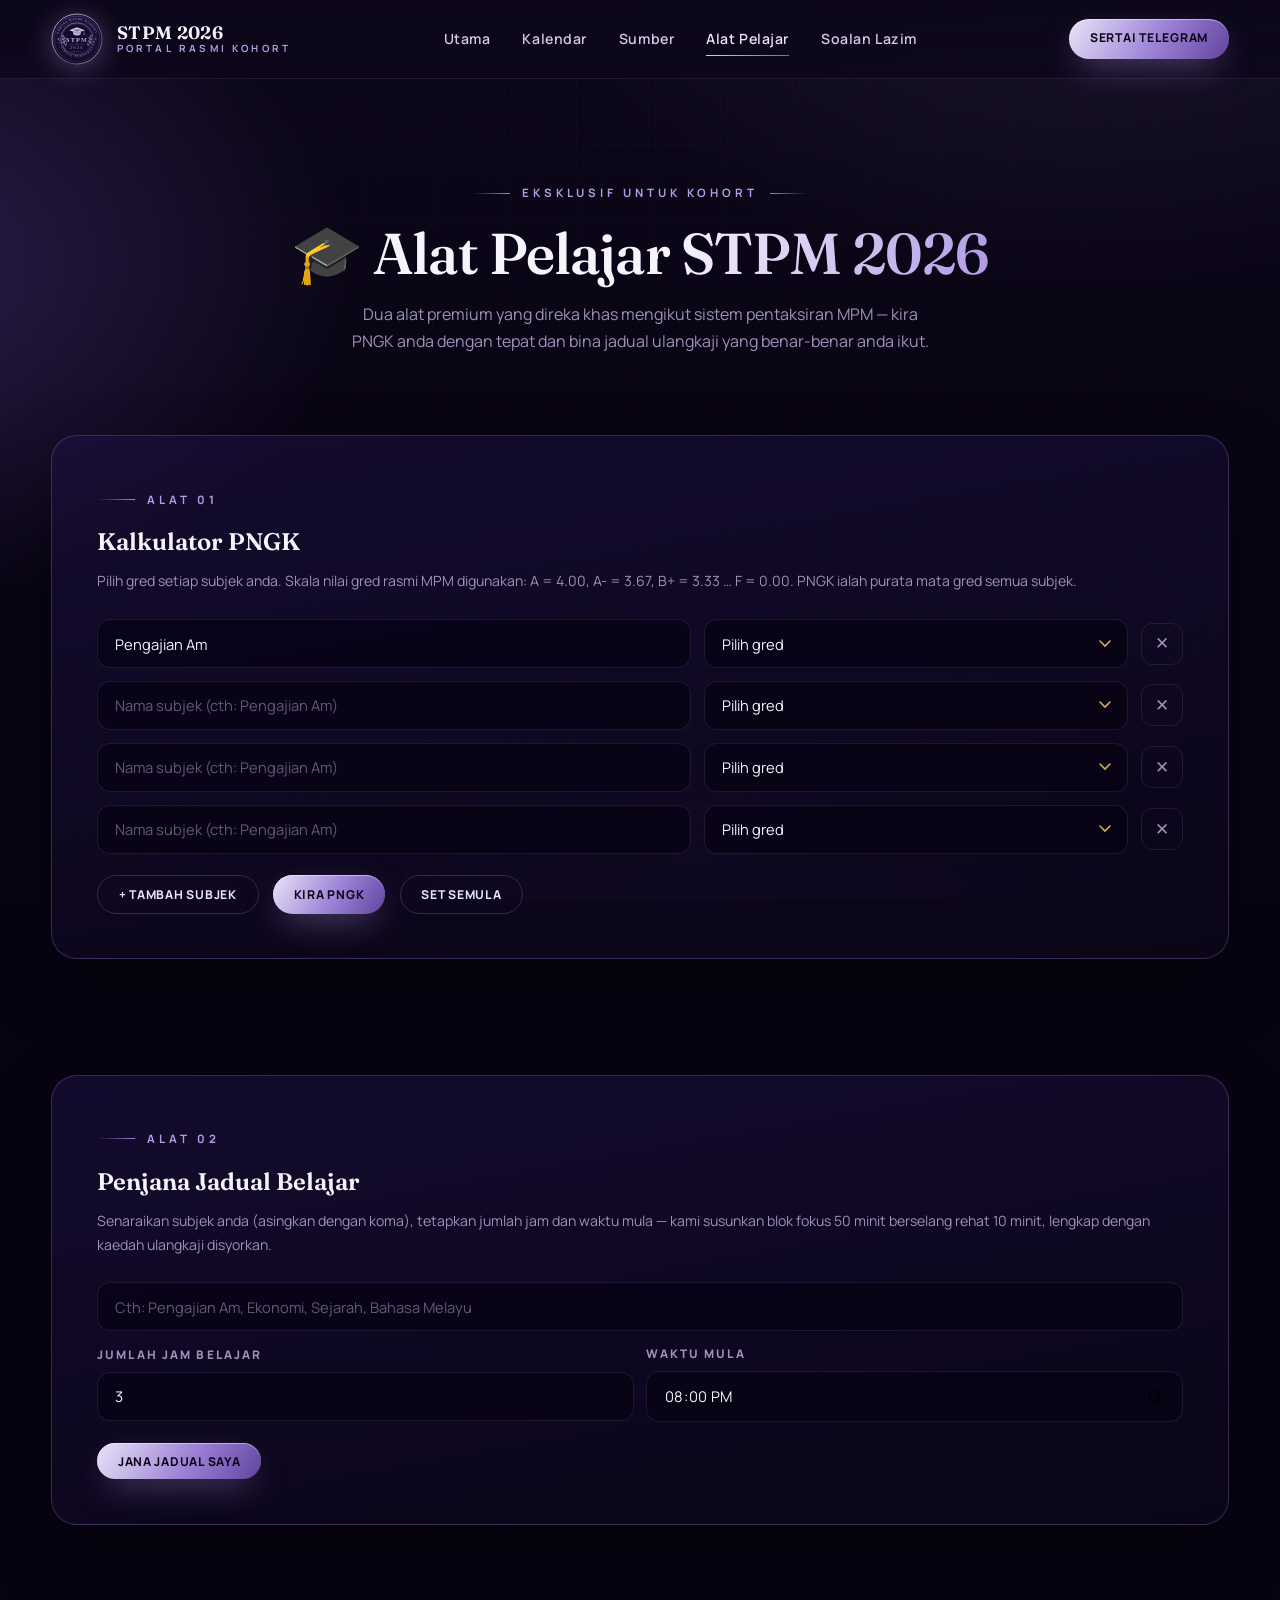
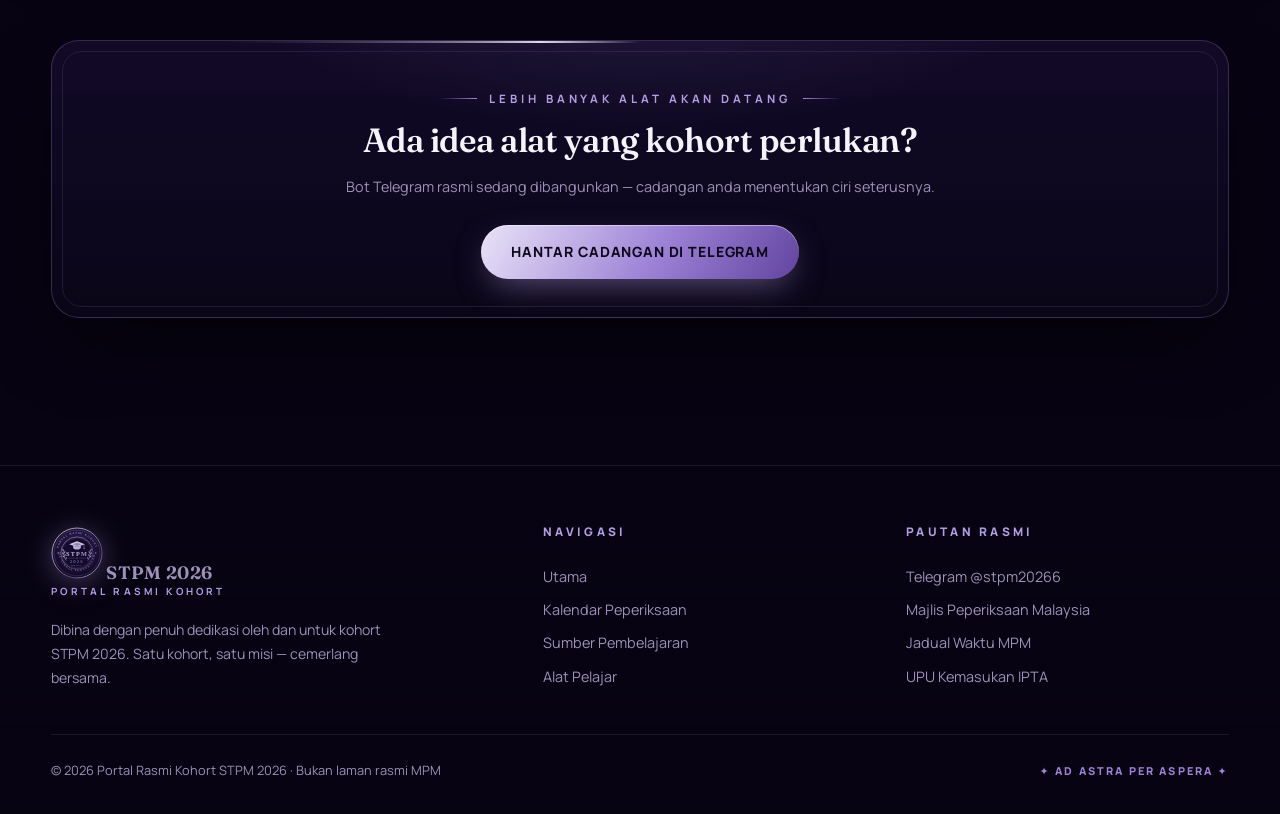
==== commit a24c5d72: "Add files via upload" ====
--- a/alat-pelajar.html
+++ b/alat-pelajar.html
@@ -12,6 +12,8 @@
   <link rel="stylesheet" href="assets/css/style.css">
 </head>
 <body>
+
+  <div class="progress" aria-hidden="true"></div>
 
   <div class="ambient"></div>
   <div class="grid-lines"></div>
--- a/assets/css/style.css
+++ b/assets/css/style.css
@@ -4,24 +4,26 @@
    ============================================================ */
 
 :root {
-  --ink-950: #05080f;
-  --ink-900: #080d1c;
-  --ink-850: #0b1226;
-  --ink-800: #101a35;
-  --ink-700: #182444;
-  --gold-100: #f6e2a8;
-  --gold-200: #efd894;
-  --gold-300: #e8cf8f;
-  --gold-400: #d4af5f;
-  --gold-500: #c9a961;
-  --gold-600: #b08c42;
-  --gold-700: #9a742e;
-  --ivory: #f4efe4;
-  --ivory-dim: #cfc9ba;
-  --muted: #8b93a9;
-  --line: rgba(212, 175, 95, .22);
-  --line-soft: rgba(212, 175, 95, .12);
-  --glass: rgba(16, 26, 53, .55);
+  /* Palet "Royal Amethyst" — ungu diraja + platinum, sepadan dengan video lambang.
+     Nama pemboleh ubah --gold-* dikekalkan (kini bermaksud logam platinum/lilac). */
+  --ink-950: #070312;
+  --ink-900: #0b0618;
+  --ink-850: #140b2c;
+  --ink-800: #1c1040;
+  --ink-700: #2b1a55;
+  --gold-100: #f6f3fd;
+  --gold-200: #e9e3f8;
+  --gold-300: #d5c9f0;
+  --gold-400: #b39ee4;
+  --gold-500: #9d82d6;
+  --gold-600: #7f5fc0;
+  --gold-700: #6244a0;
+  --ivory: #f6f3fb;
+  --ivory-dim: #d2cae4;
+  --muted: #9c92b8;
+  --line: rgba(179, 158, 228, .24);
+  --line-soft: rgba(179, 158, 228, .13);
+  --glass: rgba(28, 16, 64, .55);
   --shadow-lg: 0 30px 80px -20px rgba(0, 0, 0, .65);
   --font-display: "Fraunces", Georgia, "Times New Roman", serif;
   --font-body: "Manrope", "Segoe UI", system-ui, sans-serif;
@@ -49,9 +51,9 @@
   inset: 0;
   z-index: -2;
   background:
-    radial-gradient(60rem 40rem at 85% -10%, rgba(212, 175, 95, .10), transparent 60%),
-    radial-gradient(50rem 36rem at -10% 30%, rgba(37, 58, 116, .35), transparent 60%),
-    radial-gradient(44rem 30rem at 60% 110%, rgba(120, 88, 30, .12), transparent 60%),
+    radial-gradient(60rem 40rem at 85% -10%, rgba(179, 158, 228, .10), transparent 60%),
+    radial-gradient(50rem 36rem at -10% 30%, rgba(98, 68, 160, .38), transparent 60%),
+    radial-gradient(44rem 30rem at 60% 110%, rgba(127, 95, 192, .15), transparent 60%),
     linear-gradient(180deg, var(--ink-900), var(--ink-950) 60%);
 }
 
@@ -69,8 +71,8 @@
   inset: 0;
   z-index: -1;
   background-image:
-    linear-gradient(rgba(212, 175, 95, .035) 1px, transparent 1px),
-    linear-gradient(90deg, rgba(212, 175, 95, .035) 1px, transparent 1px);
+    linear-gradient(rgba(179, 158, 228, .035) 1px, transparent 1px),
+    linear-gradient(90deg, rgba(179, 158, 228, .035) 1px, transparent 1px);
   background-size: 72px 72px;
   mask-image: radial-gradient(70rem 50rem at 50% 0%, #000 0%, transparent 75%);
   -webkit-mask-image: radial-gradient(70rem 50rem at 50% 0%, #000 0%, transparent 75%);
@@ -177,7 +179,7 @@
   z-index: 100;
   backdrop-filter: blur(18px) saturate(1.4);
   -webkit-backdrop-filter: blur(18px) saturate(1.4);
-  background: linear-gradient(180deg, rgba(8, 13, 28, .92), rgba(8, 13, 28, .72));
+  background: linear-gradient(180deg, rgba(11, 6, 24, .92), rgba(11, 6, 24, .72));
   border-bottom: 1px solid var(--line-soft);
   transition: box-shadow .4s var(--ease-lux);
 }
@@ -200,7 +202,7 @@
   color: var(--ivory);
 }
 
-.brand img { width: 52px; height: 52px; filter: drop-shadow(0 4px 14px rgba(212, 175, 95, .35)); }
+.brand img { width: 52px; height: 52px; filter: drop-shadow(0 4px 14px rgba(179, 158, 228, .35)); }
 
 .brand-name {
   font-family: var(--font-display);
@@ -297,12 +299,12 @@
 .btn-gold {
   background: linear-gradient(120deg, var(--gold-200), var(--gold-500) 55%, var(--gold-700));
   color: var(--ink-900);
-  box-shadow: 0 12px 34px -10px rgba(212, 175, 95, .55), inset 0 1px 0 rgba(255, 255, 255, .45);
+  box-shadow: 0 12px 34px -10px rgba(179, 158, 228, .55), inset 0 1px 0 rgba(255, 255, 255, .45);
 }
 
 .btn-gold:hover {
   transform: translateY(-3px);
-  box-shadow: 0 20px 44px -12px rgba(212, 175, 95, .7), inset 0 1px 0 rgba(255, 255, 255, .5);
+  box-shadow: 0 20px 44px -12px rgba(179, 158, 228, .7), inset 0 1px 0 rgba(255, 255, 255, .5);
 }
 
 .btn-ghost {
@@ -314,28 +316,89 @@
 
 .btn-ghost:hover {
   border-color: var(--gold-500);
-  background: rgba(212, 175, 95, .08);
+  background: rgba(179, 158, 228, .08);
   transform: translateY(-3px);
 }
 
 .btn-sm { padding: .62rem 1.3rem; font-size: .76rem; }
 
-/* ---------- Hero ---------- */
+/* ---------- Hero sinematik (video lambang sebagai header) ---------- */
 .hero {
-  min-height: calc(100svh - 110px);
-  display: grid;
-  place-items: center;
+  display: block;
   text-align: center;
-  padding: clamp(3.5rem, 7vw, 6rem) 0 clamp(4rem, 8vw, 6rem);
+  padding: 0 0 clamp(4.5rem, 8vw, 6.5rem);
   position: relative;
-}
-
-.hero-crest {
-  width: clamp(108px, 14vw, 148px);
-  height: auto;
-  margin-bottom: 2rem;
-  filter: drop-shadow(0 20px 50px rgba(212, 175, 95, .35));
-  animation: floatY 7s ease-in-out infinite;
+  overflow: clip;
+}
+
+/* Pentas video — jalur penuh di atas, medallion jelas kelihatan */
+.hero-video {
+  position: relative;
+  height: clamp(400px, 64vh, 680px);
+  z-index: 0;
+}
+
+.hero-video video {
+  position: absolute;
+  inset: 0;
+  width: 100%;
+  height: 100%;
+  object-fit: cover;
+  object-position: center;
+}
+
+/* Vignet sisi + tint atas supaya video sebati dengan tema */
+.hero-video::before {
+  content: "";
+  position: absolute;
+  inset: 0;
+  background:
+    radial-gradient(130% 105% at 50% 34%, transparent 42%, rgba(7, 3, 18, .55) 82%, rgba(7, 3, 18, .85) 100%),
+    linear-gradient(180deg, rgba(7, 3, 18, .5) 0%, transparent 22%);
+}
+
+/* Lesap ke latar halaman di bahagian bawah pentas */
+.hero-video::after {
+  content: "";
+  position: absolute;
+  inset: 0;
+  background: linear-gradient(180deg, transparent 52%, rgba(7, 3, 18, .58) 76%, rgba(7, 3, 18, .95) 92%, var(--ink-950) 100%);
+}
+
+#fx-dust {
+  position: absolute;
+  inset: 0;
+  z-index: 1;
+  width: 100%;
+  height: 100%;
+  pointer-events: none;
+}
+
+/* Kandungan bertindih sedikit dengan kawasan fade — rasa filem */
+.hero-content {
+  position: relative;
+  z-index: 2;
+  margin-top: clamp(-6.5rem, -8vw, -3.5rem);
+}
+
+/* Headline muncul perkataan demi perkataan (sinematik) */
+.split .w {
+  display: inline-block;
+  overflow: hidden;
+  vertical-align: bottom;
+  padding-bottom: .08em;
+  margin-bottom: -.08em;
+}
+
+html.js .split .w > span {
+  display: inline-block;
+  transform: translateY(118%);
+  animation: word-rise 1.1s var(--ease-lux) forwards;
+  animation-delay: calc(var(--i, 0) * .1s + .55s);
+}
+
+@keyframes word-rise {
+  to { transform: none; }
 }
 
 @keyframes floatY {
@@ -347,9 +410,10 @@
   font-size: clamp(2.6rem, 6.4vw, 4.9rem);
   max-width: 20ch;
   margin: 1.3rem auto 1.4rem;
-}
-
-.hero .lede { margin: 0 auto 2.6rem; max-width: 58ch; }
+  text-shadow: 0 8px 40px rgba(7, 3, 18, .9);
+}
+
+.hero .lede { margin: 0 auto 2.6rem; max-width: 58ch; text-shadow: 0 4px 24px rgba(7, 3, 18, .95); }
 
 .hero-actions {
   display: flex;
@@ -372,7 +436,7 @@
 }
 
 .hero-stats > div {
-  background: rgba(11, 18, 38, .7);
+  background: rgba(18, 10, 40, .7);
   padding: 1.4rem 1rem;
 }
 
@@ -426,8 +490,8 @@
   border: 1px solid var(--line);
   border-radius: 28px;
   background:
-    radial-gradient(40rem 18rem at 50% -40%, rgba(212, 175, 95, .14), transparent 70%),
-    linear-gradient(180deg, rgba(16, 26, 53, .85), rgba(8, 13, 28, .9));
+    radial-gradient(40rem 18rem at 50% -40%, rgba(179, 158, 228, .14), transparent 70%),
+    linear-gradient(180deg, rgba(20, 11, 44, .85), rgba(11, 6, 24, .9));
   box-shadow: var(--shadow-lg);
   padding: clamp(2.2rem, 5vw, 3.6rem);
   text-align: center;
@@ -457,8 +521,8 @@
   padding: 1.2rem .6rem 1rem;
   border-radius: 18px;
   border: 1px solid var(--line);
-  background: linear-gradient(180deg, rgba(24, 36, 68, .9), rgba(11, 18, 38, .95));
-  box-shadow: inset 0 1px 0 rgba(246, 226, 168, .12), 0 16px 34px -16px rgba(0, 0, 0, .7);
+  background: linear-gradient(180deg, rgba(28, 16, 64, .9), rgba(18, 10, 40, .95));
+  box-shadow: inset 0 1px 0 rgba(246, 243, 253, .12), 0 16px 34px -16px rgba(0, 0, 0, .7);
 }
 
 .count-cell b {
@@ -502,7 +566,7 @@
   position: relative;
   border: 1px solid var(--line-soft);
   border-radius: 22px;
-  background: linear-gradient(165deg, rgba(24, 36, 68, .5), rgba(8, 13, 28, .75));
+  background: linear-gradient(165deg, rgba(28, 16, 64, .5), rgba(11, 6, 24, .75));
   padding: 2rem 1.8rem;
   overflow: hidden;
   transition: transform .5s var(--ease-lux), border-color .4s, box-shadow .5s var(--ease-lux);
@@ -512,7 +576,7 @@
   content: "";
   position: absolute;
   inset: 0;
-  background: radial-gradient(24rem 12rem at var(--mx, 50%) var(--my, 0%), rgba(212, 175, 95, .12), transparent 65%);
+  background: radial-gradient(24rem 12rem at var(--mx, 50%) var(--my, 0%), rgba(179, 158, 228, .12), transparent 65%);
   opacity: 0;
   transition: opacity .45s;
   pointer-events: none;
@@ -534,10 +598,10 @@
   place-items: center;
   font-size: 1.45rem;
   margin-bottom: 1.3rem;
-  background: linear-gradient(140deg, rgba(212, 175, 95, .22), rgba(212, 175, 95, .06));
+  background: linear-gradient(140deg, rgba(179, 158, 228, .22), rgba(179, 158, 228, .06));
   border: 1px solid var(--line);
   color: var(--gold-200);
-  box-shadow: inset 0 1px 0 rgba(246, 226, 168, .2);
+  box-shadow: inset 0 1px 0 rgba(246, 243, 253, .2);
 }
 
 .card h3 {
@@ -601,7 +665,7 @@
   border-radius: 50%;
   border: 1px solid var(--gold-500);
   background: var(--ink-900);
-  box-shadow: 0 0 0 5px rgba(212, 175, 95, .1);
+  box-shadow: 0 0 0 5px rgba(179, 158, 228, .1);
 }
 
 .tl-item::after {
@@ -616,7 +680,7 @@
 }
 
 .tl-item.done::after { background: var(--muted); }
-.tl-item.done::before { border-color: rgba(139, 147, 169, .5); box-shadow: none; }
+.tl-item.done::before { border-color: rgba(156, 146, 184, .5); box-shadow: none; }
 
 .tl-item .tl-date {
   font-size: .74rem;
@@ -650,16 +714,16 @@
 }
 
 .tl-badge.live {
-  background: rgba(212, 175, 95, .16);
+  background: rgba(179, 158, 228, .16);
   color: var(--gold-200);
   border: 1px solid var(--line);
   animation: pulse 2.4s ease-in-out infinite;
 }
 
 .tl-badge.past {
-  background: rgba(139, 147, 169, .12);
+  background: rgba(156, 146, 184, .12);
   color: var(--muted);
-  border: 1px solid rgba(139, 147, 169, .25);
+  border: 1px solid rgba(156, 146, 184, .25);
 }
 
 .tl-badge.next {
@@ -669,8 +733,8 @@
 }
 
 @keyframes pulse {
-  0%, 100% { box-shadow: 0 0 0 0 rgba(212, 175, 95, .35); }
-  50% { box-shadow: 0 0 0 7px rgba(212, 175, 95, 0); }
+  0%, 100% { box-shadow: 0 0 0 0 rgba(179, 158, 228, .35); }
+  50% { box-shadow: 0 0 0 7px rgba(179, 158, 228, 0); }
 }
 
 /* ---------- Subjects marquee-ish chips ---------- */
@@ -687,7 +751,7 @@
   padding: .68rem 1.35rem;
   border-radius: 999px;
   border: 1px solid var(--line-soft);
-  background: rgba(16, 26, 53, .6);
+  background: rgba(20, 11, 44, .6);
   color: var(--ivory-dim);
   font-size: .87rem;
   font-weight: 600;
@@ -699,7 +763,7 @@
   border-color: var(--gold-500);
   color: var(--gold-200);
   transform: translateY(-3px);
-  background: rgba(212, 175, 95, .08);
+  background: rgba(179, 158, 228, .08);
 }
 
 /* ---------- Telegram CTA ---------- */
@@ -707,7 +771,7 @@
   border-radius: 30px;
   border: 1px solid var(--line);
   background:
-    radial-gradient(50rem 24rem at 80% -30%, rgba(212, 175, 95, .16), transparent 65%),
+    radial-gradient(50rem 24rem at 80% -30%, rgba(179, 158, 228, .16), transparent 65%),
     linear-gradient(140deg, var(--ink-800), var(--ink-900));
   box-shadow: var(--shadow-lg);
   padding: clamp(2.4rem, 6vw, 4.5rem);
@@ -757,7 +821,7 @@
   border-radius: 50%;
   display: grid;
   place-items: center;
-  background: radial-gradient(circle at 32% 28%, rgba(246, 226, 168, .25), rgba(212, 175, 95, .05) 55%, transparent 70%);
+  background: radial-gradient(circle at 32% 28%, rgba(246, 243, 253, .25), rgba(179, 158, 228, .05) 55%, transparent 70%);
   border: 1px solid var(--line);
   position: relative;
   animation: floatY 6s ease-in-out infinite;
@@ -774,7 +838,7 @@
 
 .tg-art .orb::after { inset: -38px; opacity: .5; }
 
-.tg-art svg { width: 46%; height: 46%; color: var(--gold-200); filter: drop-shadow(0 10px 24px rgba(212, 175, 95, .4)); }
+.tg-art svg { width: 46%; height: 46%; color: var(--gold-200); filter: drop-shadow(0 10px 24px rgba(179, 158, 228, .4)); }
 
 /* ---------- FAQ ---------- */
 .faq { max-width: 780px; margin-inline: auto; }
@@ -782,7 +846,7 @@
 .faq details {
   border: 1px solid var(--line-soft);
   border-radius: 16px;
-  background: rgba(16, 26, 53, .5);
+  background: rgba(20, 11, 44, .5);
   margin-bottom: .9rem;
   overflow: hidden;
   transition: border-color .35s;
@@ -825,7 +889,7 @@
 /* ---------- Footer ---------- */
 footer {
   border-top: 1px solid var(--line-soft);
-  background: linear-gradient(180deg, transparent, rgba(5, 8, 15, .9));
+  background: linear-gradient(180deg, transparent, rgba(7, 3, 18, .9));
   padding: 3.5rem 0 2rem;
   margin-top: 2rem;
 }
@@ -877,7 +941,7 @@
 .tool-panel {
   border: 1px solid var(--line);
   border-radius: 26px;
-  background: linear-gradient(170deg, rgba(24, 36, 68, .6), rgba(8, 13, 28, .85));
+  background: linear-gradient(170deg, rgba(28, 16, 64, .6), rgba(11, 6, 24, .85));
   box-shadow: var(--shadow-lg);
   padding: clamp(1.8rem, 4vw, 2.8rem);
 }
@@ -904,7 +968,7 @@
   padding: .85rem 1.05rem;
   border-radius: 13px;
   border: 1px solid var(--line-soft);
-  background: rgba(5, 8, 15, .65);
+  background: rgba(7, 3, 18, .65);
   color: var(--ivory);
   font-family: var(--font-body);
   font-size: .92rem;
@@ -922,10 +986,10 @@
 
 .field:focus {
   border-color: var(--gold-500);
-  box-shadow: 0 0 0 4px rgba(212, 175, 95, .12);
-}
-
-.field::placeholder { color: rgba(139, 147, 169, .6); }
+  box-shadow: 0 0 0 4px rgba(179, 158, 228, .12);
+}
+
+.field::placeholder { color: rgba(156, 146, 184, .6); }
 
 .row-del {
   background: none;
@@ -953,7 +1017,7 @@
   margin-top: 1.8rem;
   border-radius: 18px;
   border: 1px solid var(--line);
-  background: radial-gradient(30rem 12rem at 50% -30%, rgba(212, 175, 95, .16), transparent 70%), rgba(5, 8, 15, .6);
+  background: radial-gradient(30rem 12rem at 50% -30%, rgba(179, 158, 228, .16), transparent 70%), rgba(7, 3, 18, .6);
   padding: 1.8rem;
   text-align: center;
   display: none;
@@ -1052,7 +1116,7 @@
     align-items: center;
     gap: 1.7rem;
     padding: 2.4rem 0 3rem;
-    background: linear-gradient(180deg, #0a101f, #05080f);
+    background: linear-gradient(180deg, #130a28, #070312);
     border-bottom: 1px solid var(--line);
     box-shadow: 0 30px 60px -20px rgba(0, 0, 0, .9);
     opacity: 0;
@@ -1081,3 +1145,149 @@
 
   .foot-grid { grid-template-columns: 1fr; gap: 2rem; }
 }
+
+/* ============================================================
+   VFX SINEMATIK
+   ============================================================ */
+
+/* ---------- Tirai pembuka ---------- */
+.intro {
+  position: fixed;
+  inset: 0;
+  z-index: 200;
+  display: grid;
+  place-items: center;
+  background: radial-gradient(50rem 34rem at 50% 42%, var(--ink-800), var(--ink-950) 75%);
+  transition: opacity .9s var(--ease-lux), visibility .9s;
+}
+
+.intro.gone { opacity: 0; visibility: hidden; }
+
+.intro .mark {
+  text-align: center;
+  font-size: .72rem;
+  font-weight: 800;
+  letter-spacing: .5em;
+  text-transform: uppercase;
+  color: var(--gold-400);
+  animation: intro-in 1.4s var(--ease-lux) both;
+}
+
+.intro .mark b {
+  display: block;
+  font-family: var(--font-display);
+  font-weight: 640;
+  font-size: clamp(1.9rem, 5vw, 3rem);
+  letter-spacing: .18em;
+  margin-bottom: .6rem;
+}
+
+.intro .mark::after {
+  content: "";
+  display: block;
+  width: 120px;
+  height: 1px;
+  margin: 1.1rem auto 0;
+  background: linear-gradient(90deg, transparent, var(--gold-400), transparent);
+  animation: line-grow 1.2s var(--ease-lux) .2s both;
+}
+
+@keyframes intro-in {
+  from { opacity: 0; transform: translateY(16px) scale(.97); letter-spacing: .7em; }
+  to { opacity: 1; transform: none; }
+}
+
+@keyframes line-grow {
+  from { transform: scaleX(0); }
+  to { transform: scaleX(1); }
+}
+
+/* ---------- Bar kemajuan skrol ---------- */
+.progress {
+  position: fixed;
+  top: 0;
+  left: 0;
+  right: 0;
+  height: 2.5px;
+  z-index: 150;
+  background: linear-gradient(90deg, var(--gold-200), var(--gold-500), var(--gold-700));
+  box-shadow: 0 0 14px rgba(179, 158, 228, .55);
+  transform: scaleX(0);
+  transform-origin: left;
+  pointer-events: none;
+}
+
+/* ---------- Sempadan berputar pada kad countdown ---------- */
+@property --ang {
+  syntax: "<angle>";
+  initial-value: 0deg;
+  inherits: false;
+}
+
+.countdown-card::after {
+  content: "";
+  position: absolute;
+  inset: 0;
+  border-radius: 28px;
+  padding: 1.5px;
+  background: conic-gradient(from var(--ang), transparent 0deg 288deg, rgba(233, 227, 248, .95) 324deg, transparent 360deg);
+  -webkit-mask: linear-gradient(#000 0 0) content-box, linear-gradient(#000 0 0);
+  -webkit-mask-composite: xor;
+  mask: linear-gradient(#000 0 0) content-box, linear-gradient(#000 0 0);
+  mask-composite: exclude;
+  animation: ring-spin 6s linear infinite;
+  pointer-events: none;
+}
+
+@keyframes ring-spin {
+  to { --ang: 360deg; }
+}
+
+/* Denyut nombor countdown setiap kali berubah */
+.count-cell.tick b {
+  animation: num-pop .55s var(--ease-lux);
+}
+
+@keyframes num-pop {
+  0% { transform: translateY(-6%); opacity: .35; }
+  40% { transform: scale(1.07); opacity: 1; }
+  100% { transform: none; }
+}
+
+/* ---------- Kilauan menyapu butang utama ---------- */
+.btn-gold {
+  position: relative;
+  overflow: hidden;
+}
+
+.btn-gold::before {
+  content: "";
+  position: absolute;
+  inset: 0;
+  background: linear-gradient(115deg, transparent 32%, rgba(255, 255, 255, .55) 50%, transparent 68%);
+  transform: translateX(-130%) skewX(-8deg);
+  animation: sheen 4.6s ease-in-out 1.4s infinite;
+  pointer-events: none;
+}
+
+@keyframes sheen {
+  0% { transform: translateX(-130%) skewX(-8deg); }
+  26% { transform: translateX(130%) skewX(-8deg); }
+  100% { transform: translateX(130%) skewX(-8deg); }
+}
+
+/* ---------- Kad 3D tilt ---------- */
+.grid-3, .grid-2 { perspective: 1100px; }
+
+.card:hover {
+  transform: perspective(1100px) rotateX(var(--rx, 0deg)) rotateY(var(--ry, 0deg)) translateY(-7px);
+}
+
+/* ---------- Gerakan dikurangkan ---------- */
+@media (prefers-reduced-motion: reduce) {
+  .intro { display: none; }
+  #fx-dust { display: none; }
+  html.js .split .w > span { transform: none; animation: none; }
+  .hero-video video { display: none; }
+  .hero-video { background: url("../img/poster.jpg") center 36% / cover no-repeat; }
+}
